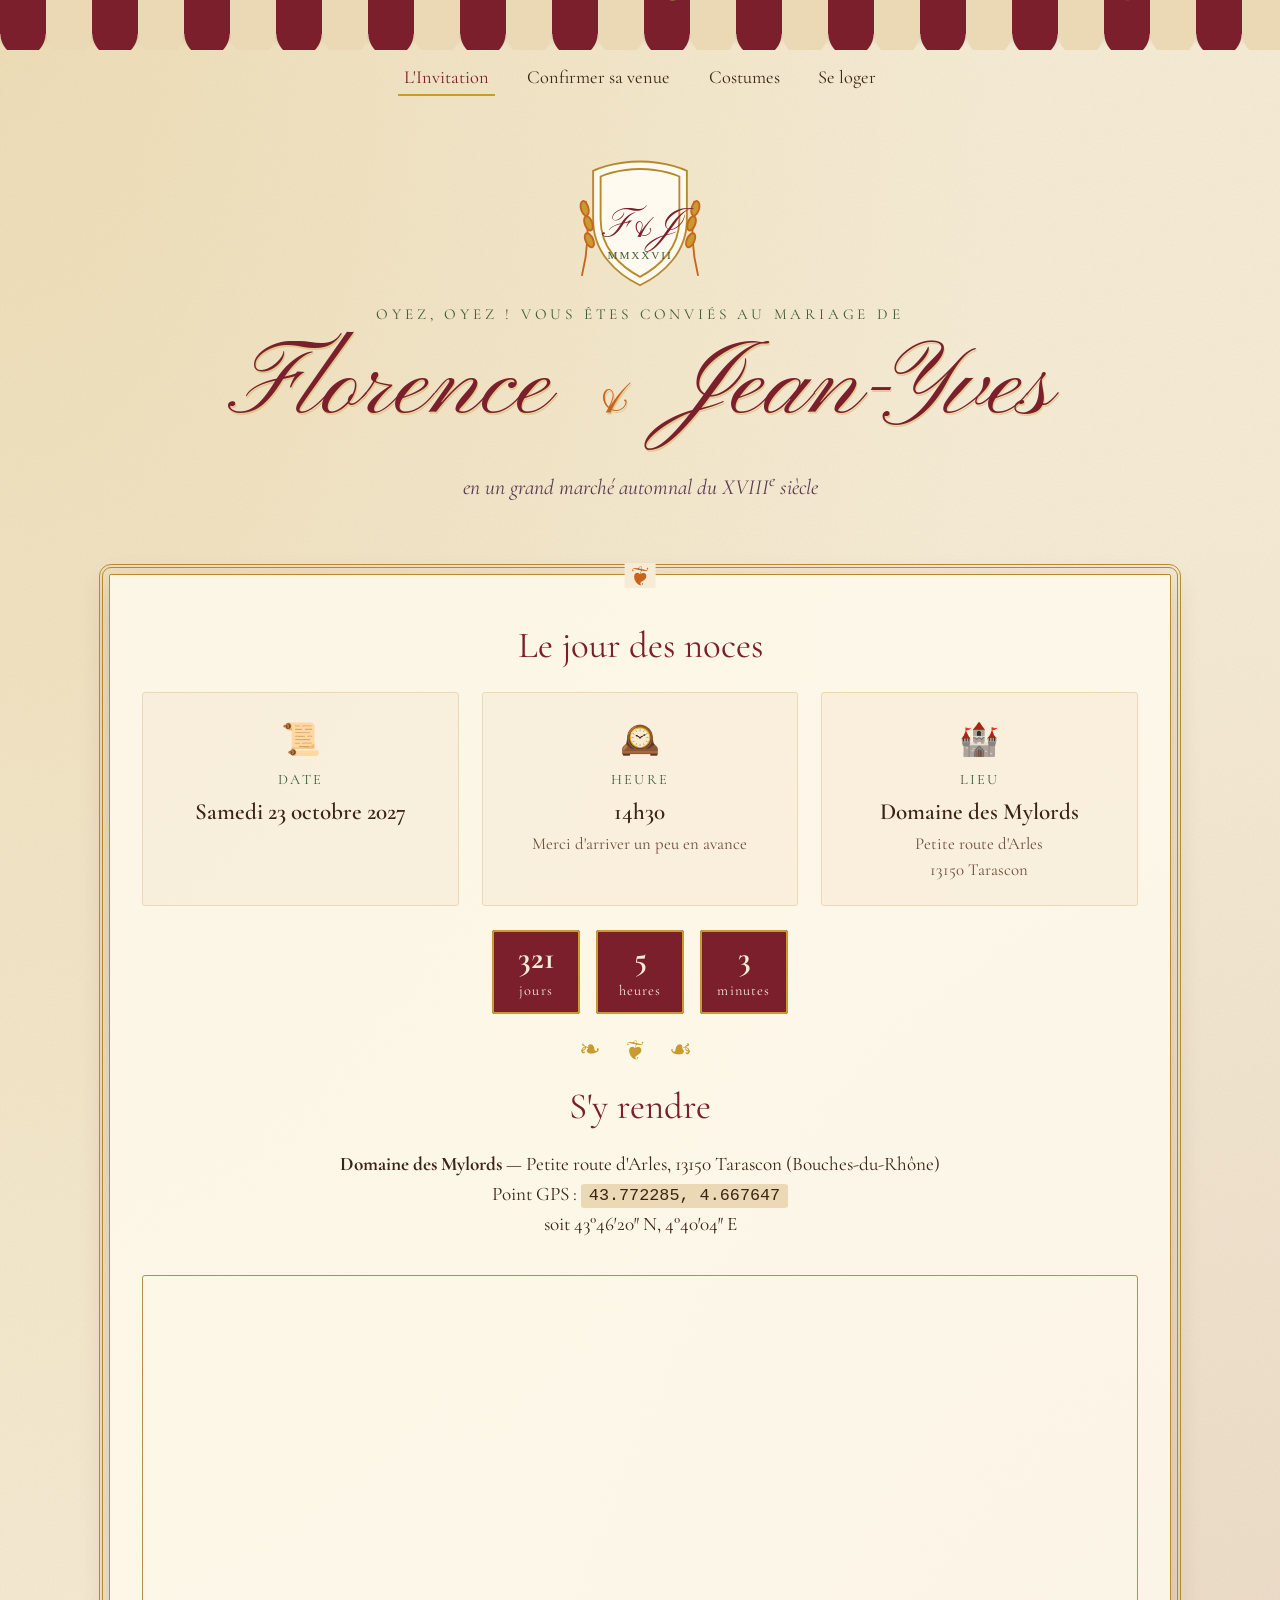
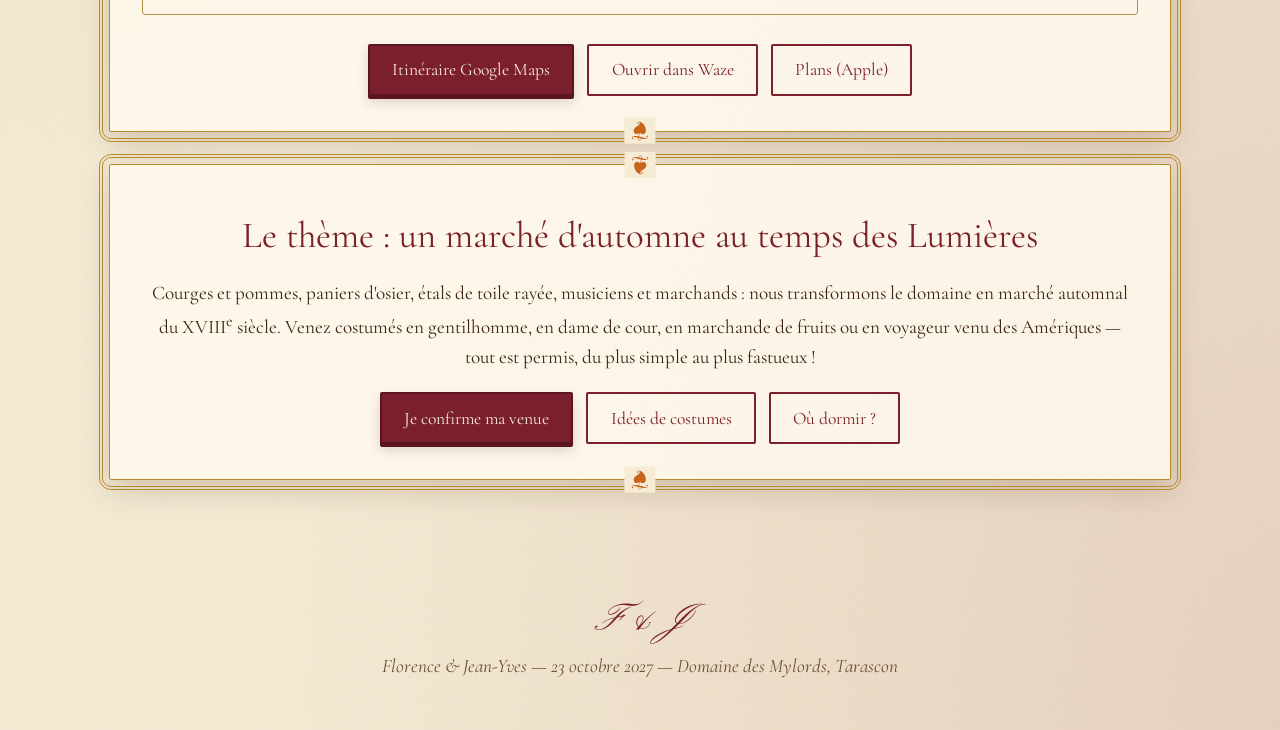
==== index.html @ 8636ab2e "Site du mariage de Florence & Jean-Yves Quatre pages statiques sur le thème du marché automnal du XV" ====
<!DOCTYPE html>
<html lang="fr">
<head>
  <meta charset="utf-8">
  <meta name="viewport" content="width=device-width, initial-scale=1">
  <title>Florence &amp; Jean-Yves — 23 octobre 2027</title>
  <meta name="description" content="Mariage de Florence et Jean-Yves, samedi 23 octobre 2027 à 14h30 au Domaine des Mylords, Tarascon. Thème : marché automnal du XVIIIᵉ siècle.">
  <link rel="icon" href="data:image/svg+xml,<svg xmlns='http://www.w3.org/2000/svg' viewBox='0 0 100 100'><text y='.9em' font-size='90'>🍂</text></svg>">
  <link rel="preconnect" href="https://fonts.googleapis.com">
  <link rel="preconnect" href="https://fonts.gstatic.com" crossorigin>
  <link href="https://fonts.googleapis.com/css2?family=Cormorant+Garamond:ital,wght@0,400;0,600;1,400&family=IM+Fell+English+SC&family=Pinyon+Script&display=swap" rel="stylesheet">
  <link rel="stylesheet" href="css/style.css">
</head>
<body>
  <div class="auvent" aria-hidden="true"></div>
  <nav class="nav" aria-label="Navigation principale">
    <a href="index.html" aria-current="page">L'Invitation</a>
    <a href="rsvp.html">Confirmer sa venue</a>
    <a href="costumes.html">Costumes</a>
    <a href="hebergements.html">Se loger</a>
  </nav>

  <main>
    <section class="hero">
      <svg class="blason" viewBox="0 0 160 150" aria-hidden="true">
        <g fill="none" stroke="#b8892b" stroke-width="2">
          <path d="M80 8 C 50 8 30 18 30 18 L30 70 C30 105 55 128 80 140 C105 128 130 105 130 70 L130 18 C130 18 110 8 80 8 Z" fill="#fffaf0"/>
          <path d="M80 16 C 55 16 38 24 38 24 L38 70 C38 100 59 120 80 131 C101 120 122 100 122 70 L122 24 C122 24 105 16 80 16 Z"/>
        </g>
        <!-- épis et feuilles -->
        <g stroke="#c8641e" stroke-width="2" fill="#c99a2e">
          <path d="M18 130 Q 28 90 22 50" fill="none"/>
          <ellipse cx="21" cy="58" rx="4" ry="8" transform="rotate(-15 21 58)"/>
          <ellipse cx="25" cy="74" rx="4" ry="8" transform="rotate(-20 25 74)"/>
          <ellipse cx="26" cy="92" rx="4" ry="8" transform="rotate(-25 26 92)"/>
          <path d="M142 130 Q 132 90 138 50" fill="none"/>
          <ellipse cx="139" cy="58" rx="4" ry="8" transform="rotate(15 139 58)"/>
          <ellipse cx="135" cy="74" rx="4" ry="8" transform="rotate(20 135 74)"/>
          <ellipse cx="134" cy="92" rx="4" ry="8" transform="rotate(25 134 92)"/>
        </g>
        <text x="80" y="88" text-anchor="middle" font-family="Pinyon Script, cursive" font-size="44" fill="#7a1f2b">F&amp;J</text>
        <text x="80" y="112" text-anchor="middle" font-family="IM Fell English SC, serif" font-size="12" fill="#3f5a36" letter-spacing="2">MMXXVII</text>
      </svg>

      <div class="annonce">Oyez, oyez&nbsp;! Vous êtes conviés au mariage de</div>
      <div class="noms">Florence <span class="et">&amp;</span> Jean-Yves</div>
      <p class="theme">en un grand marché automnal du XVIII<sup>e</sup> siècle</p>
    </section>

    <section class="cadre centre">
      <h2>Le jour des noces</h2>

      <div class="infos-grille">
        <div class="info-carte">
          <span class="icone" aria-hidden="true">📜</span>
          <div class="etiquette">Date</div>
          <div class="valeur">Samedi 23 octobre 2027</div>
        </div>
        <div class="info-carte">
          <span class="icone" aria-hidden="true">🕰️</span>
          <div class="etiquette">Heure</div>
          <div class="valeur">14h30</div>
          <div class="detail">Merci d'arriver un peu en avance</div>
        </div>
        <div class="info-carte">
          <span class="icone" aria-hidden="true">🏰</span>
          <div class="etiquette">Lieu</div>
          <div class="valeur">Domaine des Mylords</div>
          <div class="detail">Petite route d'Arles<br>13150 Tarascon</div>
        </div>
      </div>

      <div id="compte-a-rebours" class="compte-a-rebours" aria-label="Compte à rebours jusqu'au mariage">
        <div><strong data-j>—</strong><span>jours</span></div>
        <div><strong data-h>—</strong><span>heures</span></div>
        <div><strong data-m>—</strong><span>minutes</span></div>
      </div>

      <span class="fleuron" aria-hidden="true">❧ ❦ ☙</span>

      <h2>S'y rendre</h2>
      <p>
        <strong>Domaine des Mylords</strong> — Petite route d'Arles, 13150 Tarascon (Bouches-du-Rhône)<br>
        Point GPS&nbsp;: <span class="gps">43.772285, 4.667647</span><br>
        <span class="detail">soit 43°46′20″ N, 4°40′04″ E</span>
      </p>

      <iframe class="carte-lieu"
        title="Carte du Domaine des Mylords"
        loading="lazy"
        src="https://www.openstreetmap.org/export/embed.html?bbox=4.6476%2C43.7623%2C4.6876%2C43.7823&amp;layer=mapnik&amp;marker=43.772285%2C4.667647"></iframe>

      <div class="boutons">
        <a class="bouton" href="https://www.google.com/maps/dir/?api=1&amp;destination=43.772285,4.667647" target="_blank" rel="noopener">Itinéraire Google Maps</a>
        <a class="bouton secondaire" href="https://waze.com/ul?ll=43.772285,4.667647&amp;navigate=yes" target="_blank" rel="noopener">Ouvrir dans Waze</a>
        <a class="bouton secondaire" href="https://maps.apple.com/?daddr=43.772285,4.667647" target="_blank" rel="noopener">Plans (Apple)</a>
      </div>
    </section>

    <section class="cadre centre">
      <h2>Le thème&nbsp;: un marché d'automne au temps des Lumières</h2>
      <p>
        Courges et pommes, paniers d'osier, étals de toile rayée, musiciens et marchands&nbsp;:
        nous transformons le domaine en marché automnal du XVIII<sup>e</sup> siècle.
        Venez costumés en gentilhomme, en dame de cour, en marchande de fruits ou en voyageur
        venu des Amériques — tout est permis, du plus simple au plus fastueux&nbsp;!
      </p>
      <div class="boutons">
        <a class="bouton" href="rsvp.html">Je confirme ma venue</a>
        <a class="bouton secondaire" href="costumes.html">Idées de costumes</a>
        <a class="bouton secondaire" href="hebergements.html">Où dormir&nbsp;?</a>
      </div>
    </section>
  </main>

  <footer>
    <span class="initiales">F &amp; J</span>
    Florence &amp; Jean-Yves — 23 octobre 2027 — Domaine des Mylords, Tarascon
  </footer>

  <script src="js/config.js"></script>
  <script src="js/main.js"></script>
</body>
</html>
---- css/style.css ----
/* =========================================================
   Mariage Florence & Jean-Yves — « Marché automnal du XVIIIᵉ siècle »
   ========================================================= */

:root {
  --parchemin: #f6ecd6;
  --parchemin-fonce: #ead9b4;
  --encre: #3b2416;
  --bordeaux: #7a1f2b;
  --bordeaux-fonce: #5a1520;
  --citrouille: #c8641e;
  --ocre: #c99a2e;
  --or: #b8892b;
  --foret: #3f5a36;
  --prune: #5b3a52;
  --ombre: rgba(59, 36, 22, 0.18);
  --titre: "IM Fell English SC", "Cormorant Garamond", Georgia, serif;
  --texte: "Cormorant Garamond", Georgia, "Times New Roman", serif;
  --script: "Pinyon Script", "Cormorant Garamond", cursive;
}

* { box-sizing: border-box; }

html { scroll-behavior: smooth; }

body {
  margin: 0;
  font-family: var(--texte);
  font-size: 1.2rem;
  line-height: 1.55;
  color: var(--encre);
  background-color: var(--parchemin);
  background-image:
    radial-gradient(ellipse at top left, rgba(201, 154, 46, 0.18), transparent 55%),
    radial-gradient(ellipse at bottom right, rgba(122, 31, 43, 0.12), transparent 55%),
    url("data:image/svg+xml;utf8,<svg xmlns='http://www.w3.org/2000/svg' width='160' height='160'><filter id='n'><feTurbulence type='fractalNoise' baseFrequency='0.9' numOctaves='2' stitchTiles='stitch'/><feColorMatrix values='0 0 0 0 0.35 0 0 0 0 0.25 0 0 0 0 0.12 0 0 0 0.07 0'/></filter><rect width='100%' height='100%' filter='url(%23n)'/></svg>");
  min-height: 100vh;
  overflow-x: hidden;
}

a { color: var(--bordeaux); }
a:hover { color: var(--citrouille); }

img { max-width: 100%; }

/* ---------- Auvent de marché ---------- */
.auvent {
  height: 34px;
  background: repeating-linear-gradient(90deg,
      var(--bordeaux) 0 46px, var(--parchemin-fonce) 46px 92px);
  position: relative;
  box-shadow: 0 4px 8px var(--ombre);
}
.auvent::after {
  content: "";
  position: absolute;
  left: 0; right: 0; bottom: -16px;
  height: 16px;
  background:
    radial-gradient(circle at 23px 0, var(--bordeaux) 22px, transparent 23px) 0 0 / 92px 16px repeat-x,
    radial-gradient(circle at 69px 0, var(--parchemin-fonce) 22px, transparent 23px) 0 0 / 92px 16px repeat-x;
}

/* ---------- Navigation ---------- */
.nav {
  display: flex;
  flex-wrap: wrap;
  justify-content: center;
  gap: 0.4rem 1.6rem;
  padding: 1.6rem 1rem 0.6rem;
  font-family: var(--titre);
  font-size: 1.15rem;
}
.nav a {
  text-decoration: none;
  color: var(--encre);
  padding: 0.2rem 0.4rem;
  border-bottom: 2px solid transparent;
  transition: border-color 0.2s, color 0.2s;
}
.nav a:hover,
.nav a[aria-current="page"] {
  color: var(--bordeaux);
  border-bottom-color: var(--ocre);
}

/* ---------- Mise en page ---------- */
main {
  max-width: 1100px;
  margin: 0 auto;
  padding: 1rem 1.2rem 3rem;
  position: relative;
  z-index: 1;
}

.cadre {
  background: rgba(255, 250, 238, 0.82);
  border: 1px solid var(--or);
  outline: 4px double var(--or);
  outline-offset: 6px;
  border-radius: 2px;
  padding: 2.2rem 2rem;
  margin: 2rem auto;
  box-shadow: 0 10px 30px var(--ombre);
  position: relative;
}
.cadre::before,
.cadre::after {
  content: "❦";
  position: absolute;
  font-size: 1.6rem;
  color: var(--citrouille);
  background: var(--parchemin);
  padding: 0 0.4rem;
  line-height: 1;
}
.cadre::before { top: -0.8rem; left: 50%; transform: translateX(-50%); }
.cadre::after { bottom: -0.8rem; left: 50%; transform: translateX(-50%) rotate(180deg); }

h1, h2, h3 {
  font-family: var(--titre);
  font-weight: normal;
  color: var(--bordeaux);
  line-height: 1.15;
}
h1 { font-size: clamp(2rem, 5vw, 3.2rem); margin: 0.2em 0; }
h2 { font-size: clamp(1.6rem, 3.5vw, 2.3rem); margin: 0.4em 0 0.6em; }
h3 { font-size: 1.4rem; margin: 0.6em 0 0.3em; }

.centre { text-align: center; }

.sous-titre {
  font-style: italic;
  font-size: 1.3rem;
  color: var(--prune);
  margin-top: 0;
}

.fleuron {
  display: block;
  text-align: center;
  color: var(--ocre);
  font-size: 1.6rem;
  letter-spacing: 0.6rem;
  margin: 1rem 0;
}

/* ---------- Accueil ---------- */
.hero {
  text-align: center;
  padding: 2rem 1rem 1rem;
}
.hero .annonce {
  font-family: var(--titre);
  letter-spacing: 0.25em;
  text-transform: uppercase;
  font-size: 0.95rem;
  color: var(--foret);
}
.hero .noms {
  font-family: var(--script);
  font-size: clamp(3.2rem, 11vw, 6.5rem);
  color: var(--bordeaux);
  line-height: 1.1;
  margin: 0.3rem 0;
  text-shadow: 1px 2px 0 rgba(201, 154, 46, 0.35);
}
.hero .noms .et {
  display: inline-block;
  font-size: 0.6em;
  color: var(--citrouille);
  margin: 0 0.2em;
}
.hero .theme {
  font-style: italic;
  font-size: 1.35rem;
  color: var(--prune);
}

.blason {
  width: 150px;
  margin: 0 auto 0.5rem;
  display: block;
}

.infos-grille {
  display: grid;
  grid-template-columns: repeat(auto-fit, minmax(220px, 1fr));
  gap: 1.4rem;
  margin: 1.5rem 0;
}
.info-carte {
  text-align: center;
  padding: 1.4rem 1rem;
  border: 1px solid var(--parchemin-fonce);
  background: rgba(246, 236, 214, 0.65);
  border-radius: 3px;
}
.info-carte .icone {
  font-size: 2rem;
  display: block;
  margin-bottom: 0.3rem;
}
.info-carte .etiquette {
  font-family: var(--titre);
  font-size: 0.9rem;
  letter-spacing: 0.15em;
  text-transform: uppercase;
  color: var(--foret);
}
.info-carte .valeur {
  font-size: 1.45rem;
  font-weight: 600;
  margin-top: 0.2rem;
}
.info-carte .detail { font-size: 1.05rem; color: #6b4e3a; }

.compte-a-rebours {
  display: flex;
  justify-content: center;
  flex-wrap: wrap;
  gap: 1rem;
  margin: 1.4rem 0 0.4rem;
}
.compte-a-rebours div {
  min-width: 88px;
  padding: 0.6rem 0.4rem;
  background: var(--bordeaux);
  color: var(--parchemin);
  border-radius: 3px;
  text-align: center;
  box-shadow: inset 0 0 0 2px var(--ocre);
}
.compte-a-rebours strong {
  display: block;
  font-family: var(--titre);
  font-size: 2rem;
  line-height: 1.1;
}
.compte-a-rebours span { font-size: 0.9rem; letter-spacing: 0.08em; }

.carte-lieu {
  width: 100%;
  height: 340px;
  border: 1px solid var(--or);
  border-radius: 3px;
  margin-top: 1rem;
  filter: sepia(0.25) saturate(0.9);
}

.gps {
  font-family: "Courier New", monospace;
  background: var(--parchemin-fonce);
  padding: 0.15rem 0.5rem;
  border-radius: 3px;
  font-size: 1.05rem;
}

/* ---------- Boutons ---------- */
.boutons {
  display: flex;
  flex-wrap: wrap;
  gap: 0.8rem;
  justify-content: center;
  margin-top: 1.2rem;
}
.bouton {
  display: inline-block;
  font-family: var(--titre);
  font-size: 1.1rem;
  padding: 0.65rem 1.4rem;
  background: var(--bordeaux);
  color: var(--parchemin);
  border: 2px solid var(--bordeaux-fonce);
  border-radius: 2px;
  text-decoration: none;
  cursor: pointer;
  box-shadow: 0 3px 0 var(--bordeaux-fonce), 0 6px 12px var(--ombre);
  transition: transform 0.15s, background 0.15s;
}
.bouton:hover { background: var(--citrouille); color: #fff; transform: translateY(-1px); }
.bouton:active { transform: translateY(2px); box-shadow: 0 1px 0 var(--bordeaux-fonce); }
.bouton.secondaire {
  background: transparent;
  color: var(--bordeaux);
  border-color: var(--bordeaux);
  box-shadow: none;
}
.bouton.secondaire:hover { background: var(--bordeaux); color: var(--parchemin); }

/* ---------- Formulaire RSVP ---------- */
.formulaire { max-width: 640px; margin: 0 auto; }
.champ { margin-bottom: 1.3rem; }
.champ label,
.champ-titre {
  display: block;
  font-family: var(--titre);
  font-size: 1.15rem;
  margin-bottom: 0.3rem;
  color: var(--bordeaux);
}
.champ .aide { font-size: 0.98rem; color: #6b4e3a; font-style: italic; }
.champ input[type="text"],
.champ input[type="email"],
.champ input[type="tel"],
.champ input[type="number"],
.champ textarea,
.champ select {
  width: 100%;
  font-family: var(--texte);
  font-size: 1.2rem;
  padding: 0.6rem 0.8rem;
  border: 1px solid var(--or);
  border-radius: 2px;
  background: #fffaf0;
  color: var(--encre);
}
.champ input:focus,
.champ textarea:focus,
.champ select:focus {
  outline: 2px solid var(--citrouille);
  outline-offset: 1px;
}
.duo { display: grid; grid-template-columns: 1fr 1fr; gap: 1rem; }

.choix-presence { display: flex; gap: 1rem; flex-wrap: wrap; }
.choix-presence label {
  flex: 1 1 200px;
  display: flex;
  align-items: center;
  gap: 0.6rem;
  font-family: var(--texte);
  font-size: 1.15rem;
  color: var(--encre);
  padding: 0.8rem 1rem;
  border: 1px solid var(--or);
  background: #fffaf0;
  cursor: pointer;
  border-radius: 2px;
}
.choix-presence input { accent-color: var(--bordeaux); width: 1.2rem; height: 1.2rem; }
.choix-presence label:has(input:checked) {
  background: var(--parchemin-fonce);
  border-color: var(--bordeaux);
}

.compteur {
  display: flex;
  align-items: center;
  gap: 0.5rem;
}
.compteur button {
  width: 2.6rem;
  height: 2.6rem;
  font-size: 1.4rem;
  font-family: var(--titre);
  border: 1px solid var(--bordeaux);
  background: var(--parchemin-fonce);
  color: var(--bordeaux);
  border-radius: 50%;
  cursor: pointer;
}
.compteur button:hover { background: var(--bordeaux); color: var(--parchemin); }
.compteur input { text-align: center; max-width: 5rem; }

.total-convives {
  text-align: center;
  font-style: italic;
  color: var(--foret);
  margin: 0.4rem 0 1.4rem;
}

.message-retour {
  display: none;
  text-align: center;
  padding: 1.2rem;
  margin-top: 1rem;
  border: 1px dashed var(--foret);
  background: rgba(63, 90, 54, 0.08);
}
.message-retour.visible { display: block; }
.message-retour.erreur { border-color: var(--bordeaux); background: rgba(122, 31, 43, 0.08); }

.masque { display: none !important; }

/* ---------- Costumes ---------- */
.intro-costumes { max-width: 820px; margin: 0 auto; text-align: center; }

.onglets {
  display: flex;
  justify-content: center;
  gap: 0.6rem;
  flex-wrap: wrap;
  margin: 1.5rem 0;
}
.onglets button {
  font-family: var(--titre);
  font-size: 1.05rem;
  padding: 0.45rem 1.1rem;
  border: 1px solid var(--or);
  background: #fffaf0;
  color: var(--encre);
  border-radius: 999px;
  cursor: pointer;
}
.onglets button[aria-pressed="true"] {
  background: var(--foret);
  color: var(--parchemin);
  border-color: var(--foret);
}

.deux-colonnes {
  display: grid;
  grid-template-columns: 1fr 1fr;
  gap: 2rem;
  align-items: start;
}
.colonne-titre {
  text-align: center;
  font-family: var(--titre);
  font-size: 1.9rem;
  color: var(--bordeaux);
  border-bottom: 2px solid var(--ocre);
  padding-bottom: 0.4rem;
  margin-bottom: 1.2rem;
}
.colonne-titre .symbole { color: var(--citrouille); }

.costume {
  display: grid;
  grid-template-columns: 88px 1fr;
  gap: 1rem;
  padding: 1.1rem 1rem;
  margin-bottom: 1.1rem;
  background: rgba(255, 250, 238, 0.85);
  border: 1px solid var(--parchemin-fonce);
  border-left: 4px solid var(--citrouille);
  border-radius: 2px;
  box-shadow: 0 3px 10px var(--ombre);
}
.costume svg { width: 88px; height: 132px; }
.costume h3 { margin: 0 0 0.1rem; font-size: 1.3rem; }
.costume .region {
  font-family: var(--titre);
  font-size: 0.85rem;
  letter-spacing: 0.12em;
  text-transform: uppercase;
  color: var(--foret);
}
.costume p { margin: 0.4rem 0; font-size: 1.08rem; }
.costume ul { margin: 0.3rem 0 0.4rem; padding-left: 1.1rem; font-size: 1.05rem; }
.costume .astuce { font-size: 1rem; font-style: italic; color: var(--prune); }
.costume .voir {
  font-size: 0.98rem;
}

.palette {
  display: flex;
  gap: 0.35rem;
  margin-top: 0.4rem;
}
.palette span {
  width: 1.2rem; height: 1.2rem; border-radius: 50%;
  border: 1px solid rgba(0,0,0,0.2);
}

.conseils {
  display: grid;
  grid-template-columns: repeat(auto-fit, minmax(240px, 1fr));
  gap: 1rem;
}
.conseils div {
  padding: 1rem;
  background: rgba(246, 236, 214, 0.8);
  border-top: 3px solid var(--foret);
}
.conseils strong { font-family: var(--titre); color: var(--bordeaux); font-weight: normal; font-size: 1.15rem; }

/* ---------- Hébergements ---------- */
.filtres {
  display: flex;
  flex-wrap: wrap;
  gap: 0.6rem;
  justify-content: center;
  margin: 1rem 0 1.6rem;
}
.filtres button {
  font-family: var(--titre);
  font-size: 1rem;
  padding: 0.4rem 1rem;
  border: 1px solid var(--or);
  background: #fffaf0;
  color: var(--encre);
  border-radius: 999px;
  cursor: pointer;
}
.filtres button[aria-pressed="true"] {
  background: var(--bordeaux);
  color: var(--parchemin);
  border-color: var(--bordeaux);
}

.logements {
  display: grid;
  grid-template-columns: repeat(auto-fill, minmax(300px, 1fr));
  gap: 1.2rem;
}
.logement {
  background: rgba(255, 250, 238, 0.92);
  border: 1px solid var(--parchemin-fonce);
  border-top: 5px solid var(--ocre);
  padding: 1.1rem 1.2rem 1rem;
  border-radius: 2px;
  box-shadow: 0 4px 12px var(--ombre);
  display: flex;
  flex-direction: column;
}
.logement[data-type="hotel"] { border-top-color: var(--bordeaux); }
.logement[data-type="chambre"] { border-top-color: var(--citrouille); }
.logement[data-type="gite"] { border-top-color: var(--foret); }
.logement h3 { margin: 0.2rem 0 0.2rem; font-size: 1.35rem; }
.logement .type {
  font-family: var(--titre);
  font-size: 0.82rem;
  letter-spacing: 0.12em;
  text-transform: uppercase;
  color: var(--foret);
}
.logement .trajet {
  align-self: flex-end;
  font-size: 0.95rem;
  background: var(--parchemin-fonce);
  padding: 0.05rem 0.5rem;
  border-radius: 999px;
  color: var(--encre);
}
.logement address { font-style: normal; margin: 0.3rem 0 0.6rem; font-size: 1.05rem; }
.logement .contact { list-style: none; margin: 0; padding: 0; font-size: 1.05rem; }
.logement .contact li { margin: 0.15rem 0; word-break: break-word; }
.logement .contact .lib { display: inline-block; width: 1.6rem; }
.logement .note { margin-top: auto; padding-top: 0.6rem; font-size: 0.98rem; font-style: italic; color: #6b4e3a; }

.plateformes {
  display: grid;
  grid-template-columns: repeat(auto-fit, minmax(220px, 1fr));
  gap: 1rem;
  margin-top: 1rem;
}
.plateformes a {
  display: block;
  text-align: center;
  padding: 1rem;
  border: 1px solid var(--or);
  background: #fffaf0;
  text-decoration: none;
  font-family: var(--titre);
  font-size: 1.15rem;
  border-radius: 2px;
}
.plateformes a small { display: block; font-family: var(--texte); font-size: 0.95rem; color: #6b4e3a; }
.plateformes a:hover { background: var(--parchemin-fonce); }

.avertissement {
  font-size: 1rem;
  font-style: italic;
  color: #6b4e3a;
  text-align: center;
  max-width: 760px;
  margin: 1.5rem auto 0;
}

/* ---------- Pied de page ---------- */
footer {
  text-align: center;
  padding: 2rem 1rem 3rem;
  font-style: italic;
  color: #6b4e3a;
}
footer .initiales {
  font-family: var(--script);
  font-size: 2.4rem;
  color: var(--bordeaux);
  display: block;
}

/* ---------- Feuilles d'automne ---------- */
.feuilles {
  position: fixed;
  inset: 0;
  pointer-events: none;
  z-index: 0;
  overflow: hidden;
}
.feuille {
  position: absolute;
  top: -40px;
  font-size: 22px;
  opacity: 0.55;
  animation: chute linear infinite;
}
@keyframes chute {
  0%   { transform: translate(0, -40px) rotate(0deg); }
  50%  { transform: translate(40px, 50vh) rotate(180deg); }
  100% { transform: translate(-20px, 105vh) rotate(360deg); }
}

@media (prefers-reduced-motion: reduce) {
  .feuille { display: none; }
  html { scroll-behavior: auto; }
}

/* ---------- Responsive ---------- */
@media (max-width: 780px) {
  body { font-size: 1.12rem; }
  .cadre { padding: 1.6rem 1.1rem; outline-offset: 3px; }
  .deux-colonnes { grid-template-columns: 1fr; }
  .duo { grid-template-columns: 1fr; }
  .costume { grid-template-columns: 64px 1fr; }
  .costume svg { width: 64px; height: 96px; }
  .nav { gap: 0.2rem 0.9rem; font-size: 1.02rem; }
}

@media print {
  .auvent, .nav, .feuilles, .boutons, .filtres { display: none; }
  body { background: #fff; }
  .cadre { box-shadow: none; }
}
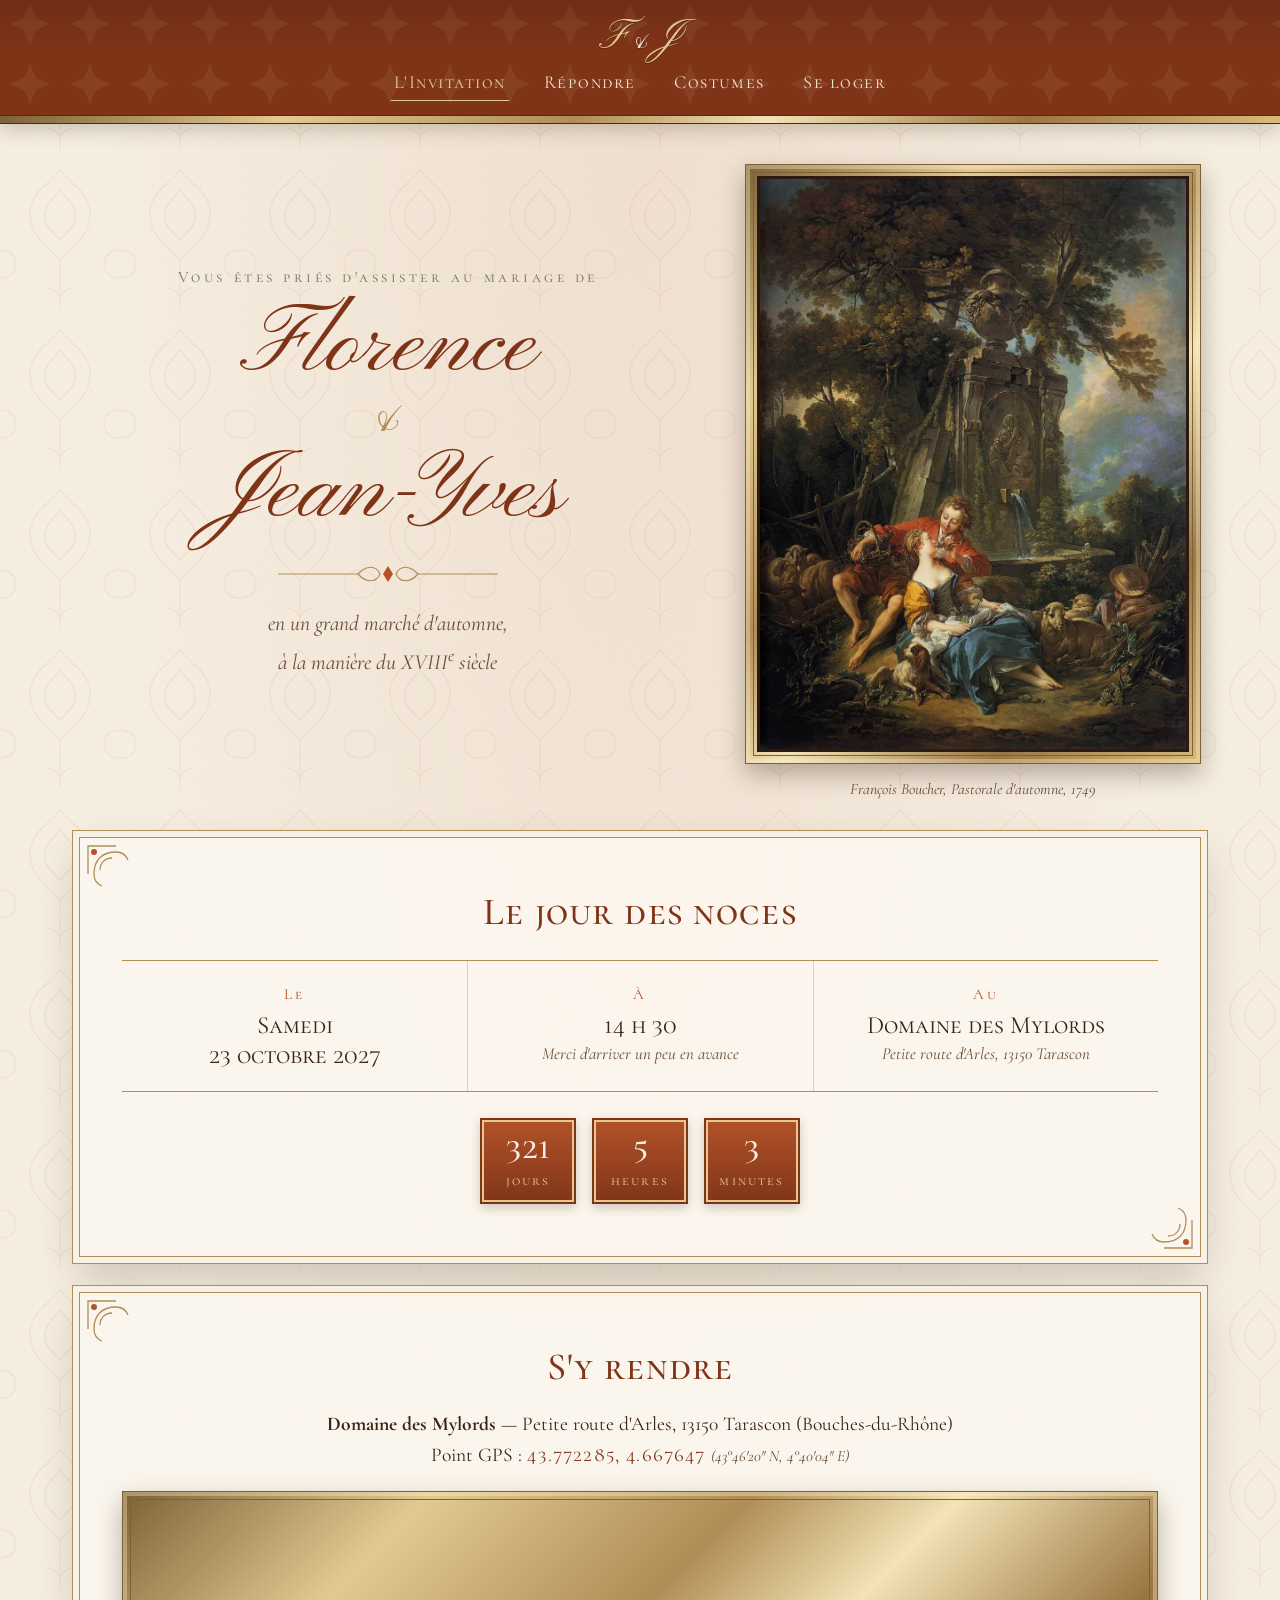
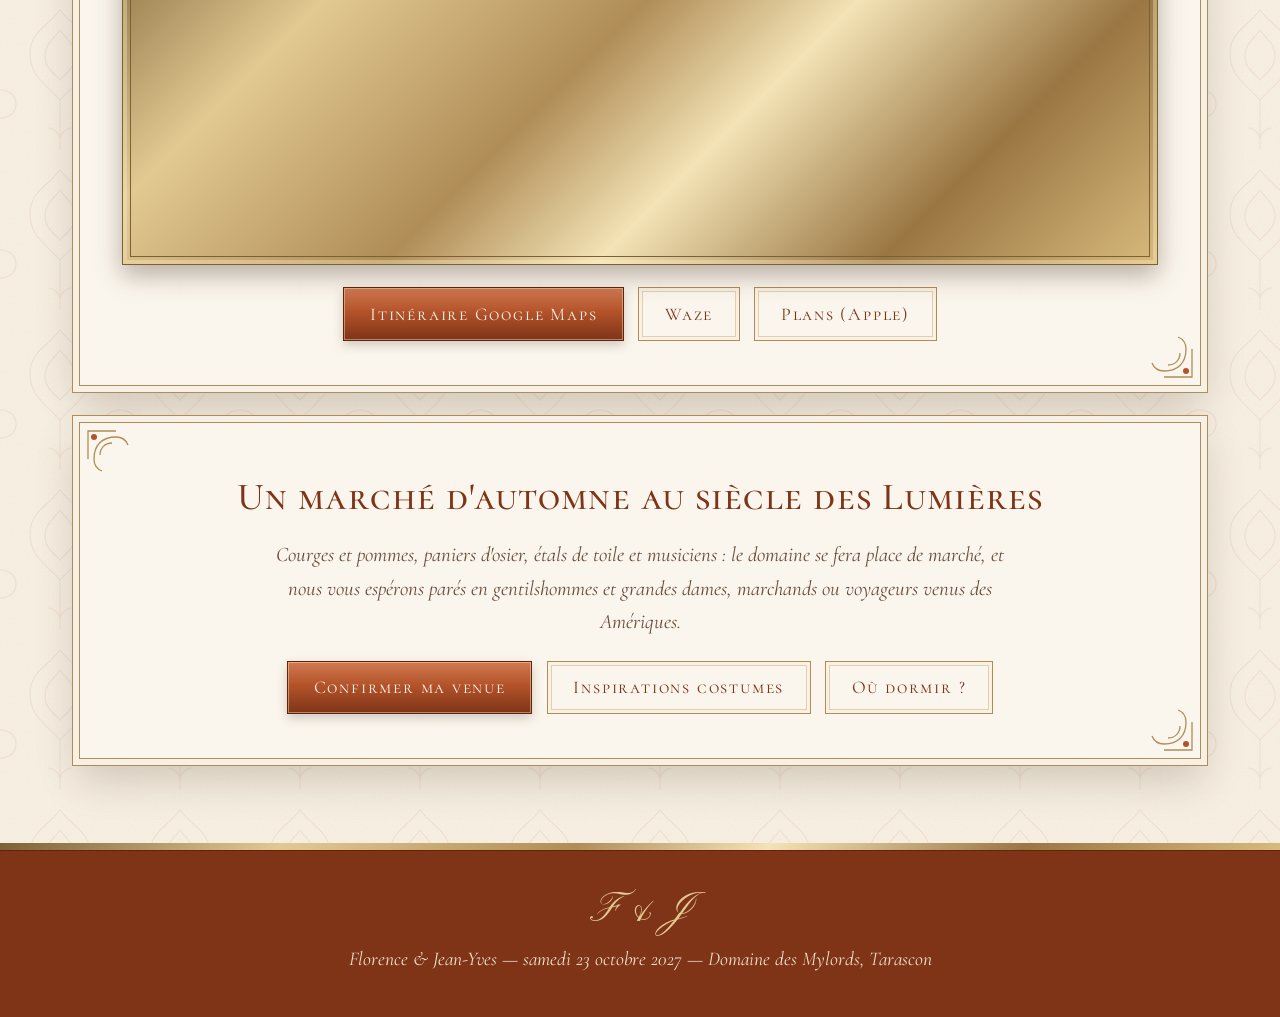
==== commit d2aab62d: "Nouveau thème aristocratique terracotta, galerie d'images d'époque, RSVP vers Google Sheets - Charte" ====
--- a/index.html
+++ b/index.html
@@ -5,68 +5,56 @@
   <meta name="viewport" content="width=device-width, initial-scale=1">
   <title>Florence &amp; Jean-Yves — 23 octobre 2027</title>
   <meta name="description" content="Mariage de Florence et Jean-Yves, samedi 23 octobre 2027 à 14h30 au Domaine des Mylords, Tarascon. Thème : marché automnal du XVIIIᵉ siècle.">
-  <link rel="icon" href="data:image/svg+xml,<svg xmlns='http://www.w3.org/2000/svg' viewBox='0 0 100 100'><text y='.9em' font-size='90'>🍂</text></svg>">
+  <meta name="theme-color" content="#7f3418">
+  <link rel="icon" href="data:image/svg+xml,%3Csvg xmlns='http://www.w3.org/2000/svg' viewBox='0 0 100 100'%3E%3Ccircle cx='50' cy='50' r='48' fill='%23b4532a'/%3E%3Ctext x='50' y='66' text-anchor='middle' font-family='Georgia' font-size='46' fill='%23f3e3b6'%3EFJ%3C/text%3E%3C/svg%3E">
   <link rel="preconnect" href="https://fonts.googleapis.com">
   <link rel="preconnect" href="https://fonts.gstatic.com" crossorigin>
-  <link href="https://fonts.googleapis.com/css2?family=Cormorant+Garamond:ital,wght@0,400;0,600;1,400&family=IM+Fell+English+SC&family=Pinyon+Script&display=swap" rel="stylesheet">
+  <link href="https://fonts.googleapis.com/css2?family=Cormorant+Garamond:ital,wght@0,400;0,500;0,600;1,400&family=Cormorant+SC:wght@500;600&family=IM+Fell+French+Canon:ital@1&family=Pinyon+Script&display=swap" rel="stylesheet">
   <link rel="stylesheet" href="css/style.css">
 </head>
 <body>
-  <div class="auvent" aria-hidden="true"></div>
-  <nav class="nav" aria-label="Navigation principale">
-    <a href="index.html" aria-current="page">L'Invitation</a>
-    <a href="rsvp.html">Confirmer sa venue</a>
-    <a href="costumes.html">Costumes</a>
-    <a href="hebergements.html">Se loger</a>
-  </nav>
+  <header class="entete">
+    <a class="monogramme" href="index.html" aria-label="Accueil">F<span>&amp;</span>J</a>
+    <nav class="nav" aria-label="Navigation principale">
+      <a href="index.html" aria-current="page">L'Invitation</a>
+      <a href="rsvp.html">Répondre</a>
+      <a href="costumes.html">Costumes</a>
+      <a href="hebergements.html">Se loger</a>
+    </nav>
+  </header>
 
   <main>
-    <section class="hero">
-      <svg class="blason" viewBox="0 0 160 150" aria-hidden="true">
-        <g fill="none" stroke="#b8892b" stroke-width="2">
-          <path d="M80 8 C 50 8 30 18 30 18 L30 70 C30 105 55 128 80 140 C105 128 130 105 130 70 L130 18 C130 18 110 8 80 8 Z" fill="#fffaf0"/>
-          <path d="M80 16 C 55 16 38 24 38 24 L38 70 C38 100 59 120 80 131 C101 120 122 100 122 70 L122 24 C122 24 105 16 80 16 Z"/>
-        </g>
-        <!-- épis et feuilles -->
-        <g stroke="#c8641e" stroke-width="2" fill="#c99a2e">
-          <path d="M18 130 Q 28 90 22 50" fill="none"/>
-          <ellipse cx="21" cy="58" rx="4" ry="8" transform="rotate(-15 21 58)"/>
-          <ellipse cx="25" cy="74" rx="4" ry="8" transform="rotate(-20 25 74)"/>
-          <ellipse cx="26" cy="92" rx="4" ry="8" transform="rotate(-25 26 92)"/>
-          <path d="M142 130 Q 132 90 138 50" fill="none"/>
-          <ellipse cx="139" cy="58" rx="4" ry="8" transform="rotate(15 139 58)"/>
-          <ellipse cx="135" cy="74" rx="4" ry="8" transform="rotate(20 135 74)"/>
-          <ellipse cx="134" cy="92" rx="4" ry="8" transform="rotate(25 134 92)"/>
-        </g>
-        <text x="80" y="88" text-anchor="middle" font-family="Pinyon Script, cursive" font-size="44" fill="#7a1f2b">F&amp;J</text>
-        <text x="80" y="112" text-anchor="middle" font-family="IM Fell English SC, serif" font-size="12" fill="#3f5a36" letter-spacing="2">MMXXVII</text>
-      </svg>
-
-      <div class="annonce">Oyez, oyez&nbsp;! Vous êtes conviés au mariage de</div>
-      <div class="noms">Florence <span class="et">&amp;</span> Jean-Yves</div>
-      <p class="theme">en un grand marché automnal du XVIII<sup>e</sup> siècle</p>
+    <section class="accueil">
+      <div class="faire-part">
+        <div class="annonce">Vous êtes priés d'assister au mariage de</div>
+        <div class="noms">Florence<span class="et">&amp;</span>Jean-Yves</div>
+        <span class="fleuron" aria-hidden="true"></span>
+        <p class="theme">en un grand marché d'automne,<br>à la manière du XVIII<sup>e</sup> siècle</p>
+      </div>
+      <figure style="margin:0">
+        <div class="cadre-dore">
+          <img src="images/francois-boucher-an-autumn-pastoral-wga02894-960.jpg" alt="François Boucher, Pastorale d'automne, 1749" width="960" height="1283">
+        </div>
+        <figcaption class="legende">François Boucher, <em>Pastorale d'automne</em>, 1749</figcaption>
+      </figure>
     </section>
 
-    <section class="cadre centre">
+    <section class="panneau centre">
       <h2>Le jour des noces</h2>
-
-      <div class="infos-grille">
-        <div class="info-carte">
-          <span class="icone" aria-hidden="true">📜</span>
-          <div class="etiquette">Date</div>
-          <div class="valeur">Samedi 23 octobre 2027</div>
+      <div class="infos">
+        <div>
+          <div class="etiquette">Le</div>
+          <div class="valeur">Samedi<br>23 octobre 2027</div>
         </div>
-        <div class="info-carte">
-          <span class="icone" aria-hidden="true">🕰️</span>
-          <div class="etiquette">Heure</div>
-          <div class="valeur">14h30</div>
+        <div>
+          <div class="etiquette">À</div>
+          <div class="valeur">14 h 30</div>
           <div class="detail">Merci d'arriver un peu en avance</div>
         </div>
-        <div class="info-carte">
-          <span class="icone" aria-hidden="true">🏰</span>
-          <div class="etiquette">Lieu</div>
+        <div>
+          <div class="etiquette">Au</div>
           <div class="valeur">Domaine des Mylords</div>
-          <div class="detail">Petite route d'Arles<br>13150 Tarascon</div>
+          <div class="detail">Petite route d'Arles, 13150 Tarascon</div>
         </div>
       </div>
 
@@ -75,39 +63,35 @@
         <div><strong data-h>—</strong><span>heures</span></div>
         <div><strong data-m>—</strong><span>minutes</span></div>
       </div>
+    </section>
 
-      <span class="fleuron" aria-hidden="true">❧ ❦ ☙</span>
-
+    <section class="panneau centre">
       <h2>S'y rendre</h2>
       <p>
         <strong>Domaine des Mylords</strong> — Petite route d'Arles, 13150 Tarascon (Bouches-du-Rhône)<br>
-        Point GPS&nbsp;: <span class="gps">43.772285, 4.667647</span><br>
-        <span class="detail">soit 43°46′20″ N, 4°40′04″ E</span>
+        Point GPS&nbsp;: <span class="gps">43.772285, 4.667647</span>
+        <span class="aide">(43°46′20″ N, 4°40′04″ E)</span>
       </p>
-
-      <iframe class="carte-lieu"
-        title="Carte du Domaine des Mylords"
-        loading="lazy"
-        src="https://www.openstreetmap.org/export/embed.html?bbox=4.6476%2C43.7623%2C4.6876%2C43.7823&amp;layer=mapnik&amp;marker=43.772285%2C4.667647"></iframe>
-
+      <div class="cadre-dore" style="margin-top:1.2rem">
+        <iframe class="carte-lieu" title="Carte du Domaine des Mylords" loading="lazy"
+          src="https://www.openstreetmap.org/export/embed.html?bbox=4.6476%2C43.7623%2C4.6876%2C43.7823&amp;layer=mapnik&amp;marker=43.772285%2C4.667647"></iframe>
+      </div>
       <div class="boutons">
         <a class="bouton" href="https://www.google.com/maps/dir/?api=1&amp;destination=43.772285,4.667647" target="_blank" rel="noopener">Itinéraire Google Maps</a>
-        <a class="bouton secondaire" href="https://waze.com/ul?ll=43.772285,4.667647&amp;navigate=yes" target="_blank" rel="noopener">Ouvrir dans Waze</a>
+        <a class="bouton secondaire" href="https://waze.com/ul?ll=43.772285,4.667647&amp;navigate=yes" target="_blank" rel="noopener">Waze</a>
         <a class="bouton secondaire" href="https://maps.apple.com/?daddr=43.772285,4.667647" target="_blank" rel="noopener">Plans (Apple)</a>
       </div>
     </section>
 
-    <section class="cadre centre">
-      <h2>Le thème&nbsp;: un marché d'automne au temps des Lumières</h2>
-      <p>
-        Courges et pommes, paniers d'osier, étals de toile rayée, musiciens et marchands&nbsp;:
-        nous transformons le domaine en marché automnal du XVIII<sup>e</sup> siècle.
-        Venez costumés en gentilhomme, en dame de cour, en marchande de fruits ou en voyageur
-        venu des Amériques — tout est permis, du plus simple au plus fastueux&nbsp;!
+    <section class="panneau centre">
+      <h2>Un marché d'automne au siècle des Lumières</h2>
+      <p class="chapeau" style="max-width:760px;margin:0 auto">
+        Courges et pommes, paniers d'osier, étals de toile et musiciens&nbsp;: le domaine se fera place de marché,
+        et nous vous espérons parés en gentilshommes et grandes dames, marchands ou voyageurs venus des Amériques.
       </p>
       <div class="boutons">
-        <a class="bouton" href="rsvp.html">Je confirme ma venue</a>
-        <a class="bouton secondaire" href="costumes.html">Idées de costumes</a>
+        <a class="bouton" href="rsvp.html">Confirmer ma venue</a>
+        <a class="bouton secondaire" href="costumes.html">Inspirations costumes</a>
         <a class="bouton secondaire" href="hebergements.html">Où dormir&nbsp;?</a>
       </div>
     </section>
@@ -115,7 +99,7 @@
 
   <footer>
     <span class="initiales">F &amp; J</span>
-    Florence &amp; Jean-Yves — 23 octobre 2027 — Domaine des Mylords, Tarascon
+    Florence &amp; Jean-Yves — samedi 23 octobre 2027 — Domaine des Mylords, Tarascon
   </footer>
 
   <script src="js/config.js"></script>
--- a/css/style.css
+++ b/css/style.css
@@ -1,548 +1,595 @@
 /* =========================================================
-   Mariage Florence & Jean-Yves — « Marché automnal du XVIIIᵉ siècle »
+   Mariage Florence & Jean-Yves
+   Thème : marché automnal du XVIIIᵉ siècle — style aristocratique, dominante terracotta
    ========================================================= */
 
 :root {
-  --parchemin: #f6ecd6;
-  --parchemin-fonce: #ead9b4;
-  --encre: #3b2416;
-  --bordeaux: #7a1f2b;
-  --bordeaux-fonce: #5a1520;
-  --citrouille: #c8641e;
-  --ocre: #c99a2e;
-  --or: #b8892b;
-  --foret: #3f5a36;
-  --prune: #5b3a52;
-  --ombre: rgba(59, 36, 22, 0.18);
-  --titre: "IM Fell English SC", "Cormorant Garamond", Georgia, serif;
+  --terracotta: #b4532a;
+  --terracotta-clair: #cf7a52;
+  --terracotta-fonce: #7f3418;
+  --brique: #5e2410;
+  --ivoire: #f8f1e4;
+  --creme: #efe2c9;
+  --sable: #e2cfac;
+  --or: #b08d57;
+  --or-clair: #e2c992;
+  --or-fonce: #7d6136;
+  --encre: #3a2416;
+  --encre-douce: #6a4c38;
+  --sauge: #6f7a5c;
+  --ombre: rgba(58, 36, 22, 0.22);
+
+  --dore: linear-gradient(135deg, #7d6136 0%, #e2c992 22%, #b08d57 45%, #f3e3b6 60%, #9a7643 80%, #d9bb7d 100%);
+
+  --titre: "Cormorant SC", "Cormorant Garamond", Georgia, serif;
   --texte: "Cormorant Garamond", Georgia, "Times New Roman", serif;
+  --italique: "IM Fell French Canon", "Cormorant Garamond", Georgia, serif;
   --script: "Pinyon Script", "Cormorant Garamond", cursive;
 }
 
 * { box-sizing: border-box; }
-
 html { scroll-behavior: smooth; }
 
 body {
   margin: 0;
   font-family: var(--texte);
-  font-size: 1.2rem;
-  line-height: 1.55;
+  font-size: 1.22rem;
+  line-height: 1.6;
   color: var(--encre);
-  background-color: var(--parchemin);
+  background-color: var(--ivoire);
+  /* Papier vergé + damas terracotta */
   background-image:
-    radial-gradient(ellipse at top left, rgba(201, 154, 46, 0.18), transparent 55%),
-    radial-gradient(ellipse at bottom right, rgba(122, 31, 43, 0.12), transparent 55%),
-    url("data:image/svg+xml;utf8,<svg xmlns='http://www.w3.org/2000/svg' width='160' height='160'><filter id='n'><feTurbulence type='fractalNoise' baseFrequency='0.9' numOctaves='2' stitchTiles='stitch'/><feColorMatrix values='0 0 0 0 0.35 0 0 0 0 0.25 0 0 0 0 0.12 0 0 0 0.07 0'/></filter><rect width='100%' height='100%' filter='url(%23n)'/></svg>");
+    radial-gradient(ellipse at 50% 0%, rgba(180, 83, 42, 0.10), transparent 60%),
+    url("data:image/svg+xml,%3Csvg xmlns='http://www.w3.org/2000/svg' width='120' height='160' viewBox='0 0 120 160'%3E%3Cg fill='none' stroke='%23b4532a' stroke-opacity='0.09' stroke-width='1.2'%3E%3Cpath d='M60 10c-14 18-30 22-30 44s16 30 30 46c14-16 30-24 30-46S74 28 60 10z'/%3E%3Cpath d='M60 30c-7 10-15 14-15 26s8 16 15 24c7-8 15-12 15-24s-8-16-15-26z'/%3E%3Cpath d='M60 100v50M48 128c6 0 12 6 12 12M72 128c-6 0-12 6-12 12'/%3E%3Cpath d='M0 90c10 0 16 6 16 14S10 118 0 118M120 90c-10 0-16 6-16 14s6 14 16 14'/%3E%3C/g%3E%3C/svg%3E"),
+    url("data:image/svg+xml,%3Csvg xmlns='http://www.w3.org/2000/svg' width='200' height='200'%3E%3Cfilter id='n'%3E%3CfeTurbulence type='fractalNoise' baseFrequency='0.85' numOctaves='2' stitchTiles='stitch'/%3E%3CfeColorMatrix values='0 0 0 0 0.4 0 0 0 0 0.28 0 0 0 0 0.15 0 0 0 0.06 0'/%3E%3C/filter%3E%3Crect width='100%25' height='100%25' filter='url(%23n)'/%3E%3C/svg%3E");
   min-height: 100vh;
-  overflow-x: hidden;
-}
-
-a { color: var(--bordeaux); }
-a:hover { color: var(--citrouille); }
-
-img { max-width: 100%; }
-
-/* ---------- Auvent de marché ---------- */
-.auvent {
-  height: 34px;
-  background: repeating-linear-gradient(90deg,
-      var(--bordeaux) 0 46px, var(--parchemin-fonce) 46px 92px);
+}
+
+a { color: var(--terracotta-fonce); text-decoration-color: var(--or); text-underline-offset: 3px; }
+a:hover { color: var(--terracotta); }
+img { max-width: 100%; display: block; }
+
+/* ---------- En-tête ---------- */
+.entete {
+  background-color: var(--terracotta-fonce);
+  background-image:
+    linear-gradient(180deg, rgba(0,0,0,0.12), rgba(0,0,0,0) 40%),
+    url("data:image/svg+xml,%3Csvg xmlns='http://www.w3.org/2000/svg' width='60' height='60'%3E%3Cpath d='M30 4l6 14 14 6-14 6-6 14-6-14-14-6 14-6z' fill='%23e2c992' fill-opacity='0.08'/%3E%3C/svg%3E");
+  color: var(--ivoire);
+  text-align: center;
+  padding: 1.1rem 1rem 0;
   position: relative;
-  box-shadow: 0 4px 8px var(--ombre);
-}
-.auvent::after {
+  box-shadow: 0 6px 18px var(--ombre);
+}
+.entete::after {
   content: "";
-  position: absolute;
-  left: 0; right: 0; bottom: -16px;
-  height: 16px;
-  background:
-    radial-gradient(circle at 23px 0, var(--bordeaux) 22px, transparent 23px) 0 0 / 92px 16px repeat-x,
-    radial-gradient(circle at 69px 0, var(--parchemin-fonce) 22px, transparent 23px) 0 0 / 92px 16px repeat-x;
-}
-
-/* ---------- Navigation ---------- */
+  display: block;
+  height: 7px;
+  margin: 0 -1rem;
+  background: var(--dore);
+  border-top: 1px solid var(--brique);
+  border-bottom: 1px solid var(--brique);
+}
+.monogramme {
+  display: inline-block;
+  font-family: var(--script);
+  font-size: 2.6rem;
+  line-height: 1;
+  color: var(--or-clair);
+  text-decoration: none;
+  text-shadow: 0 1px 0 var(--brique);
+}
+.monogramme span { font-size: 0.7em; color: var(--ivoire); margin: 0 0.15em; }
+.monogramme:hover { color: #f3e3b6; }
+
 .nav {
   display: flex;
   flex-wrap: wrap;
   justify-content: center;
-  gap: 0.4rem 1.6rem;
-  padding: 1.6rem 1rem 0.6rem;
+  gap: 0.2rem 2rem;
+  padding: 0.4rem 0 0.9rem;
   font-family: var(--titre);
   font-size: 1.15rem;
+  letter-spacing: 0.08em;
 }
 .nav a {
+  color: var(--creme);
   text-decoration: none;
-  color: var(--encre);
-  padding: 0.2rem 0.4rem;
-  border-bottom: 2px solid transparent;
-  transition: border-color 0.2s, color 0.2s;
-}
-.nav a:hover,
-.nav a[aria-current="page"] {
-  color: var(--bordeaux);
-  border-bottom-color: var(--ocre);
-}
+  padding: 0.15rem 0.2rem;
+  border-bottom: 1px solid transparent;
+}
+.nav a:hover { color: #fff; border-bottom-color: var(--or-clair); }
+.nav a[aria-current="page"] { color: var(--or-clair); border-bottom-color: var(--or-clair); }
 
 /* ---------- Mise en page ---------- */
 main {
-  max-width: 1100px;
+  max-width: 1160px;
   margin: 0 auto;
-  padding: 1rem 1.2rem 3rem;
+  padding: 1.5rem 1.2rem 3rem;
+}
+
+/* Panneau : cartel ivoire à double filet doré et coins ornés */
+.panneau {
   position: relative;
-  z-index: 1;
-}
-
-.cadre {
-  background: rgba(255, 250, 238, 0.82);
+  background: rgba(252, 247, 238, 0.94);
+  padding: 2.8rem 2.6rem;
+  margin: 2.2rem auto;
   border: 1px solid var(--or);
-  outline: 4px double var(--or);
-  outline-offset: 6px;
-  border-radius: 2px;
-  padding: 2.2rem 2rem;
-  margin: 2rem auto;
-  box-shadow: 0 10px 30px var(--ombre);
-  position: relative;
-}
-.cadre::before,
-.cadre::after {
-  content: "❦";
+  box-shadow:
+    0 0 0 6px rgba(252, 247, 238, 0.94),
+    0 0 0 7px var(--or),
+    0 18px 40px var(--ombre);
+}
+.panneau::before,
+.panneau::after {
+  content: "";
   position: absolute;
-  font-size: 1.6rem;
-  color: var(--citrouille);
-  background: var(--parchemin);
-  padding: 0 0.4rem;
-  line-height: 1;
-}
-.cadre::before { top: -0.8rem; left: 50%; transform: translateX(-50%); }
-.cadre::after { bottom: -0.8rem; left: 50%; transform: translateX(-50%) rotate(180deg); }
+  width: 54px; height: 54px;
+  background: url("data:image/svg+xml,%3Csvg xmlns='http://www.w3.org/2000/svg' viewBox='0 0 54 54'%3E%3Cg fill='none' stroke='%23b08d57' stroke-width='1.3'%3E%3Cpath d='M2 30V2h28'/%3E%3Cpath d='M8 30C8 16 16 8 30 8'/%3E%3Cpath d='M14 26c0-7 5-12 12-12'/%3E%3Ccircle cx='8' cy='8' r='3' fill='%23b4532a' stroke='none'/%3E%3Cpath d='M30 8c6 0 10 3 12 8M8 30c0 6 3 10 8 12'/%3E%3C/g%3E%3C/svg%3E") no-repeat;
+}
+.panneau::before { top: 6px; left: 6px; }
+.panneau::after { bottom: 6px; right: 6px; transform: rotate(180deg); }
 
 h1, h2, h3 {
   font-family: var(--titre);
-  font-weight: normal;
-  color: var(--bordeaux);
+  font-weight: 500;
+  color: var(--terracotta-fonce);
   line-height: 1.15;
-}
-h1 { font-size: clamp(2rem, 5vw, 3.2rem); margin: 0.2em 0; }
-h2 { font-size: clamp(1.6rem, 3.5vw, 2.3rem); margin: 0.4em 0 0.6em; }
-h3 { font-size: 1.4rem; margin: 0.6em 0 0.3em; }
+  letter-spacing: 0.03em;
+}
+h1 { font-size: clamp(2.2rem, 5vw, 3.4rem); margin: 0.1em 0 0.2em; }
+h2 { font-size: clamp(1.7rem, 3.4vw, 2.4rem); margin: 0.2em 0 0.5em; }
+h3 { font-size: 1.35rem; margin: 0.5em 0 0.2em; }
 
 .centre { text-align: center; }
-
-.sous-titre {
+.chapeau {
+  font-family: var(--italique);
   font-style: italic;
   font-size: 1.3rem;
-  color: var(--prune);
+  color: var(--encre-douce);
   margin-top: 0;
 }
 
+/* Fleuron gravé */
 .fleuron {
   display: block;
-  text-align: center;
-  color: var(--ocre);
-  font-size: 1.6rem;
-  letter-spacing: 0.6rem;
-  margin: 1rem 0;
+  width: 220px;
+  height: 22px;
+  margin: 1.2rem auto;
+  background: url("data:image/svg+xml,%3Csvg xmlns='http://www.w3.org/2000/svg' viewBox='0 0 220 22'%3E%3Cg fill='none' stroke='%23b08d57' stroke-width='1.2'%3E%3Cpath d='M0 11h80M140 11h80'/%3E%3Cpath d='M80 11c8-9 18-9 22 0-4 9-14 9-22 0zM140 11c-8-9-18-9-22 0 4 9 14 9 22 0z'/%3E%3C/g%3E%3Cpath d='M110 3l5 8-5 8-5-8z' fill='%23b4532a'/%3E%3C/svg%3E") no-repeat center;
+}
+
+/* ---------- Cadre doré (tableaux) ---------- */
+.cadre-dore {
+  position: relative;
+  padding: 12px;
+  background: var(--dore);
+  box-shadow:
+    inset 0 0 0 1px var(--or-fonce),
+    inset 0 0 0 5px rgba(255, 240, 200, 0.35),
+    0 10px 24px rgba(58, 36, 22, 0.35);
+}
+.cadre-dore::before {
+  content: "";
+  position: absolute;
+  inset: 8px;
+  border: 1px solid var(--or-fonce);
+  pointer-events: none;
+}
+.cadre-dore img {
+  width: 100%;
+  border: 3px solid #2c1a10;
+  background: #2c1a10;
 }
 
 /* ---------- Accueil ---------- */
-.hero {
-  text-align: center;
-  padding: 2rem 1rem 1rem;
-}
-.hero .annonce {
-  font-family: var(--titre);
-  letter-spacing: 0.25em;
-  text-transform: uppercase;
-  font-size: 0.95rem;
-  color: var(--foret);
-}
-.hero .noms {
+.accueil {
+  display: grid;
+  grid-template-columns: 1.15fr 0.85fr;
+  gap: 3rem;
+  align-items: center;
+  margin-top: 1rem;
+}
+.faire-part { text-align: center; }
+.faire-part .annonce {
+  font-family: var(--titre);
+  letter-spacing: 0.22em;
+  font-size: 1rem;
+  color: var(--sauge);
+}
+.faire-part .noms {
   font-family: var(--script);
-  font-size: clamp(3.2rem, 11vw, 6.5rem);
-  color: var(--bordeaux);
-  line-height: 1.1;
-  margin: 0.3rem 0;
-  text-shadow: 1px 2px 0 rgba(201, 154, 46, 0.35);
-}
-.hero .noms .et {
-  display: inline-block;
-  font-size: 0.6em;
-  color: var(--citrouille);
-  margin: 0 0.2em;
-}
-.hero .theme {
+  font-size: clamp(3.4rem, 8vw, 6rem);
+  line-height: 1.05;
+  color: var(--terracotta-fonce);
+  margin: 0.4rem 0 0.2rem;
+}
+.faire-part .noms .et {
+  display: block;
+  font-size: 0.55em;
+  color: var(--or);
+  margin: -0.1em 0;
+}
+.faire-part .theme {
+  font-family: var(--italique);
   font-style: italic;
   font-size: 1.35rem;
-  color: var(--prune);
-}
-
-.blason {
-  width: 150px;
-  margin: 0 auto 0.5rem;
-  display: block;
-}
-
-.infos-grille {
+  color: var(--encre-douce);
+}
+.legende {
+  font-family: var(--italique);
+  font-style: italic;
+  font-size: 0.98rem;
+  color: var(--encre-douce);
+  text-align: center;
+  margin-top: 0.8rem;
+}
+
+.infos {
   display: grid;
-  grid-template-columns: repeat(auto-fit, minmax(220px, 1fr));
-  gap: 1.4rem;
-  margin: 1.5rem 0;
-}
-.info-carte {
-  text-align: center;
-  padding: 1.4rem 1rem;
-  border: 1px solid var(--parchemin-fonce);
-  background: rgba(246, 236, 214, 0.65);
-  border-radius: 3px;
-}
-.info-carte .icone {
-  font-size: 2rem;
-  display: block;
-  margin-bottom: 0.3rem;
-}
-.info-carte .etiquette {
-  font-family: var(--titre);
-  font-size: 0.9rem;
-  letter-spacing: 0.15em;
-  text-transform: uppercase;
-  color: var(--foret);
-}
-.info-carte .valeur {
-  font-size: 1.45rem;
-  font-weight: 600;
-  margin-top: 0.2rem;
-}
-.info-carte .detail { font-size: 1.05rem; color: #6b4e3a; }
+  grid-template-columns: repeat(3, 1fr);
+  border-top: 1px solid var(--or);
+  border-bottom: 1px solid var(--or);
+  margin: 1.6rem 0;
+}
+.infos > div {
+  padding: 1.3rem 0.8rem;
+  text-align: center;
+}
+.infos > div + div { border-left: 1px solid var(--sable); }
+.infos .etiquette {
+  font-family: var(--titre);
+  letter-spacing: 0.2em;
+  font-size: 0.95rem;
+  color: var(--terracotta);
+}
+.infos .valeur {
+  font-family: var(--titre);
+  font-size: 1.55rem;
+  color: var(--encre);
+  line-height: 1.2;
+  margin-top: 0.3rem;
+}
+.infos .detail { font-size: 1.05rem; color: var(--encre-douce); font-style: italic; }
 
 .compte-a-rebours {
   display: flex;
   justify-content: center;
+  gap: 1rem;
   flex-wrap: wrap;
-  gap: 1rem;
-  margin: 1.4rem 0 0.4rem;
+  margin: 1.2rem 0 0.4rem;
 }
 .compte-a-rebours div {
-  min-width: 88px;
-  padding: 0.6rem 0.4rem;
-  background: var(--bordeaux);
-  color: var(--parchemin);
-  border-radius: 3px;
-  text-align: center;
-  box-shadow: inset 0 0 0 2px var(--ocre);
+  min-width: 96px;
+  padding: 0.7rem 0.5rem 0.55rem;
+  text-align: center;
+  color: var(--ivoire);
+  background: linear-gradient(180deg, var(--terracotta), var(--terracotta-fonce));
+  box-shadow: inset 0 0 0 2px var(--terracotta-fonce), inset 0 0 0 4px var(--or-clair), 0 4px 10px var(--ombre);
 }
 .compte-a-rebours strong {
   display: block;
   font-family: var(--titre);
-  font-size: 2rem;
-  line-height: 1.1;
-}
-.compte-a-rebours span { font-size: 0.9rem; letter-spacing: 0.08em; }
+  font-size: 2.2rem;
+  line-height: 1;
+  font-weight: 500;
+}
+.compte-a-rebours span { font-family: var(--titre); font-size: 0.9rem; letter-spacing: 0.15em; color: var(--or-clair); }
 
 .carte-lieu {
   width: 100%;
   height: 340px;
-  border: 1px solid var(--or);
-  border-radius: 3px;
-  margin-top: 1rem;
-  filter: sepia(0.25) saturate(0.9);
-}
-
+  border: 0;
+  filter: sepia(0.45) saturate(0.85) hue-rotate(-8deg);
+}
 .gps {
-  font-family: "Courier New", monospace;
-  background: var(--parchemin-fonce);
-  padding: 0.15rem 0.5rem;
-  border-radius: 3px;
-  font-size: 1.05rem;
+  font-family: var(--titre);
+  letter-spacing: 0.06em;
+  color: var(--terracotta-fonce);
 }
 
 /* ---------- Boutons ---------- */
 .boutons {
   display: flex;
   flex-wrap: wrap;
-  gap: 0.8rem;
+  gap: 0.9rem;
   justify-content: center;
-  margin-top: 1.2rem;
+  margin-top: 1.4rem;
 }
 .bouton {
   display: inline-block;
   font-family: var(--titre);
-  font-size: 1.1rem;
-  padding: 0.65rem 1.4rem;
-  background: var(--bordeaux);
-  color: var(--parchemin);
-  border: 2px solid var(--bordeaux-fonce);
-  border-radius: 2px;
+  font-size: 1.12rem;
+  letter-spacing: 0.1em;
+  padding: 0.7rem 1.6rem;
+  color: var(--ivoire);
+  background: linear-gradient(180deg, var(--terracotta-clair), var(--terracotta) 45%, var(--terracotta-fonce));
+  border: 1px solid var(--brique);
+  box-shadow: inset 0 0 0 1px rgba(255, 230, 190, 0.45), 0 4px 10px var(--ombre);
   text-decoration: none;
   cursor: pointer;
-  box-shadow: 0 3px 0 var(--bordeaux-fonce), 0 6px 12px var(--ombre);
-  transition: transform 0.15s, background 0.15s;
-}
-.bouton:hover { background: var(--citrouille); color: #fff; transform: translateY(-1px); }
-.bouton:active { transform: translateY(2px); box-shadow: 0 1px 0 var(--bordeaux-fonce); }
+  transition: filter 0.15s, transform 0.15s;
+}
+.bouton:hover { color: #fff; filter: brightness(1.08); transform: translateY(-1px); }
+.bouton:active { transform: translateY(1px); }
+.bouton:disabled { opacity: 0.6; cursor: wait; }
 .bouton.secondaire {
+  color: var(--terracotta-fonce);
   background: transparent;
-  color: var(--bordeaux);
-  border-color: var(--bordeaux);
-  box-shadow: none;
-}
-.bouton.secondaire:hover { background: var(--bordeaux); color: var(--parchemin); }
-
-/* ---------- Formulaire RSVP ---------- */
-.formulaire { max-width: 640px; margin: 0 auto; }
-.champ { margin-bottom: 1.3rem; }
+  border-color: var(--or);
+  box-shadow: inset 0 0 0 3px var(--ivoire), inset 0 0 0 4px var(--sable);
+}
+.bouton.secondaire:hover { background: var(--creme); }
+
+/* ---------- Formulaire ---------- */
+.formulaire { max-width: 660px; margin: 0 auto; }
+.champ { margin-bottom: 1.4rem; }
 .champ label,
 .champ-titre {
   display: block;
   font-family: var(--titre);
-  font-size: 1.15rem;
-  margin-bottom: 0.3rem;
-  color: var(--bordeaux);
-}
-.champ .aide { font-size: 0.98rem; color: #6b4e3a; font-style: italic; }
+  font-size: 1.18rem;
+  letter-spacing: 0.04em;
+  margin-bottom: 0.35rem;
+  color: var(--terracotta-fonce);
+}
+.aide { font-family: var(--italique); font-style: italic; font-size: 0.98rem; color: var(--encre-douce); letter-spacing: 0; }
 .champ input[type="text"],
 .champ input[type="email"],
 .champ input[type="tel"],
 .champ input[type="number"],
-.champ textarea,
-.champ select {
+.champ textarea {
   width: 100%;
   font-family: var(--texte);
-  font-size: 1.2rem;
-  padding: 0.6rem 0.8rem;
-  border: 1px solid var(--or);
-  border-radius: 2px;
-  background: #fffaf0;
+  font-size: 1.22rem;
+  padding: 0.55rem 0.2rem;
+  border: 0;
+  border-bottom: 1px solid var(--or);
+  background: transparent;
   color: var(--encre);
-}
-.champ input:focus,
-.champ textarea:focus,
-.champ select:focus {
-  outline: 2px solid var(--citrouille);
-  outline-offset: 1px;
-}
-.duo { display: grid; grid-template-columns: 1fr 1fr; gap: 1rem; }
+  border-radius: 0;
+}
+.champ textarea { border: 1px solid var(--sable); padding: 0.6rem 0.8rem; background: rgba(255,255,255,0.4); }
+.champ input:focus, .champ textarea:focus {
+  outline: none;
+  border-bottom-color: var(--terracotta);
+  box-shadow: 0 2px 0 var(--terracotta);
+}
+.duo { display: grid; grid-template-columns: 1fr 1fr; gap: 1.2rem 2rem; }
 
 .choix-presence { display: flex; gap: 1rem; flex-wrap: wrap; }
 .choix-presence label {
-  flex: 1 1 200px;
+  flex: 1 1 220px;
   display: flex;
   align-items: center;
-  gap: 0.6rem;
+  gap: 0.7rem;
+  margin: 0;
   font-family: var(--texte);
-  font-size: 1.15rem;
+  font-size: 1.18rem;
+  letter-spacing: 0;
   color: var(--encre);
-  padding: 0.8rem 1rem;
+  padding: 0.85rem 1rem;
+  border: 1px solid var(--sable);
+  background: rgba(255,255,255,0.45);
+  cursor: pointer;
+}
+.choix-presence input { accent-color: var(--terracotta); width: 1.15rem; height: 1.15rem; }
+.choix-presence label:has(input:checked) {
+  border-color: var(--terracotta);
+  background: rgba(180, 83, 42, 0.08);
+  box-shadow: inset 0 0 0 1px var(--terracotta);
+}
+
+.compteur { display: flex; align-items: center; gap: 0.6rem; }
+.compteur button {
+  width: 2.5rem; height: 2.5rem;
+  font-family: var(--titre);
+  font-size: 1.4rem;
+  line-height: 1;
   border: 1px solid var(--or);
-  background: #fffaf0;
+  border-radius: 50%;
+  background: var(--ivoire);
+  color: var(--terracotta-fonce);
   cursor: pointer;
-  border-radius: 2px;
-}
-.choix-presence input { accent-color: var(--bordeaux); width: 1.2rem; height: 1.2rem; }
-.choix-presence label:has(input:checked) {
-  background: var(--parchemin-fonce);
-  border-color: var(--bordeaux);
-}
-
-.compteur {
-  display: flex;
-  align-items: center;
-  gap: 0.5rem;
-}
-.compteur button {
-  width: 2.6rem;
-  height: 2.6rem;
-  font-size: 1.4rem;
-  font-family: var(--titre);
-  border: 1px solid var(--bordeaux);
-  background: var(--parchemin-fonce);
-  color: var(--bordeaux);
-  border-radius: 50%;
-  cursor: pointer;
-}
-.compteur button:hover { background: var(--bordeaux); color: var(--parchemin); }
-.compteur input { text-align: center; max-width: 5rem; }
-
-.total-convives {
-  text-align: center;
-  font-style: italic;
-  color: var(--foret);
-  margin: 0.4rem 0 1.4rem;
-}
+}
+.compteur button:hover { background: var(--terracotta); color: var(--ivoire); border-color: var(--terracotta); }
+.compteur input { text-align: center; max-width: 4.5rem; font-family: var(--titre) !important; font-size: 1.5rem !important; }
+
+.total-convives { text-align: center; font-family: var(--italique); font-style: italic; color: var(--sauge); margin: 0.2rem 0 1.4rem; }
+
+.piege { position: absolute; left: -10000px; width: 1px; height: 1px; overflow: hidden; }
 
 .message-retour {
   display: none;
   text-align: center;
-  padding: 1.2rem;
-  margin-top: 1rem;
-  border: 1px dashed var(--foret);
-  background: rgba(63, 90, 54, 0.08);
+  padding: 1.3rem;
+  margin-top: 1.2rem;
+  border: 1px solid var(--or);
+  background: rgba(111, 122, 92, 0.08);
 }
 .message-retour.visible { display: block; }
-.message-retour.erreur { border-color: var(--bordeaux); background: rgba(122, 31, 43, 0.08); }
-
+.message-retour.erreur { border-color: var(--terracotta); background: rgba(180, 83, 42, 0.08); }
 .masque { display: none !important; }
 
-/* ---------- Costumes ---------- */
-.intro-costumes { max-width: 820px; margin: 0 auto; text-align: center; }
-
-.onglets {
+/* ---------- Galerie des costumes ---------- */
+.onglets, .filtres {
   display: flex;
   justify-content: center;
-  gap: 0.6rem;
   flex-wrap: wrap;
-  margin: 1.5rem 0;
-}
-.onglets button {
-  font-family: var(--titre);
-  font-size: 1.05rem;
-  padding: 0.45rem 1.1rem;
-  border: 1px solid var(--or);
-  background: #fffaf0;
-  color: var(--encre);
-  border-radius: 999px;
+  gap: 0.5rem 1.6rem;
+  margin: 1.2rem 0 2rem;
+}
+.onglets button, .filtres button {
+  font-family: var(--titre);
+  font-size: 1.12rem;
+  letter-spacing: 0.08em;
+  padding: 0.2rem 0.1rem;
+  border: 0;
+  border-bottom: 1px solid transparent;
+  background: none;
+  color: var(--encre-douce);
   cursor: pointer;
 }
-.onglets button[aria-pressed="true"] {
-  background: var(--foret);
-  color: var(--parchemin);
-  border-color: var(--foret);
+.onglets button:hover, .filtres button:hover { color: var(--terracotta); }
+.onglets button[aria-pressed="true"], .filtres button[aria-pressed="true"] {
+  color: var(--terracotta-fonce);
+  border-bottom-color: var(--terracotta);
 }
 
 .deux-colonnes {
   display: grid;
   grid-template-columns: 1fr 1fr;
-  gap: 2rem;
+  gap: 2.5rem;
   align-items: start;
 }
 .colonne-titre {
   text-align: center;
-  font-family: var(--titre);
-  font-size: 1.9rem;
-  color: var(--bordeaux);
-  border-bottom: 2px solid var(--ocre);
-  padding-bottom: 0.4rem;
-  margin-bottom: 1.2rem;
-}
-.colonne-titre .symbole { color: var(--citrouille); }
-
-.costume {
+  font-size: 2rem;
+  margin-bottom: 1.5rem;
+}
+.colonne-titre::after {
+  content: "";
+  display: block;
+  width: 160px;
+  height: 14px;
+  margin: 0.4rem auto 0;
+  background: url("data:image/svg+xml,%3Csvg xmlns='http://www.w3.org/2000/svg' viewBox='0 0 160 14'%3E%3Cpath d='M0 7h62M98 7h62' stroke='%23b08d57'/%3E%3Cpath d='M80 1l6 6-6 6-6-6z' fill='%23b4532a'/%3E%3C/svg%3E") no-repeat center;
+}
+.galerie {
   display: grid;
-  grid-template-columns: 88px 1fr;
-  gap: 1rem;
-  padding: 1.1rem 1rem;
-  margin-bottom: 1.1rem;
-  background: rgba(255, 250, 238, 0.85);
-  border: 1px solid var(--parchemin-fonce);
-  border-left: 4px solid var(--citrouille);
-  border-radius: 2px;
-  box-shadow: 0 3px 10px var(--ombre);
-}
-.costume svg { width: 88px; height: 132px; }
-.costume h3 { margin: 0 0 0.1rem; font-size: 1.3rem; }
-.costume .region {
+  grid-template-columns: 1fr 1fr;
+  gap: 1.8rem 1.4rem;
+}
+.tableau { margin: 0; }
+.tableau button {
+  display: block;
+  width: 100%;
+  padding: 0;
+  border: 0;
+  background: none;
+  cursor: zoom-in;
+}
+.tableau .cadre-dore { padding: 9px; }
+.tableau .cadre-dore::before { inset: 6px; }
+.tableau img {
+  aspect-ratio: 3 / 4;
+  height: auto;
+  object-fit: cover;
+  object-position: center 25%;
+  transition: filter 0.3s;
+}
+.tableau button:hover img { filter: brightness(1.07) saturate(1.05); }
+.tableau figcaption {
+  text-align: center;
+  margin-top: 0.7rem;
+  line-height: 1.3;
+}
+.tableau .pays {
   font-family: var(--titre);
   font-size: 0.85rem;
-  letter-spacing: 0.12em;
-  text-transform: uppercase;
-  color: var(--foret);
-}
-.costume p { margin: 0.4rem 0; font-size: 1.08rem; }
-.costume ul { margin: 0.3rem 0 0.4rem; padding-left: 1.1rem; font-size: 1.05rem; }
-.costume .astuce { font-size: 1rem; font-style: italic; color: var(--prune); }
-.costume .voir {
-  font-size: 0.98rem;
-}
-
-.palette {
-  display: flex;
-  gap: 0.35rem;
-  margin-top: 0.4rem;
-}
-.palette span {
-  width: 1.2rem; height: 1.2rem; border-radius: 50%;
-  border: 1px solid rgba(0,0,0,0.2);
-}
-
-.conseils {
-  display: grid;
-  grid-template-columns: repeat(auto-fit, minmax(240px, 1fr));
-  gap: 1rem;
-}
-.conseils div {
-  padding: 1rem;
-  background: rgba(246, 236, 214, 0.8);
-  border-top: 3px solid var(--foret);
-}
-.conseils strong { font-family: var(--titre); color: var(--bordeaux); font-weight: normal; font-size: 1.15rem; }
+  letter-spacing: 0.2em;
+  color: var(--terracotta);
+}
+.tableau .nom {
+  display: block;
+  font-family: var(--titre);
+  font-size: 1.22rem;
+  color: var(--encre);
+}
+.tableau .source {
+  display: block;
+  font-family: var(--italique);
+  font-style: italic;
+  font-size: 0.92rem;
+  color: var(--encre-douce);
+}
+
+/* Visionneuse */
+.visionneuse {
+  position: fixed;
+  inset: 0;
+  z-index: 50;
+  display: none;
+  align-items: center;
+  justify-content: center;
+  padding: 2rem 1rem;
+  background: rgba(40, 20, 10, 0.88);
+}
+.visionneuse.ouverte { display: flex; }
+.visionneuse figure { margin: 0; max-width: min(92vw, 760px); }
+.visionneuse .cadre-dore img { max-height: 76vh; width: auto; margin: 0 auto; object-fit: contain; }
+.visionneuse figcaption { color: var(--creme); text-align: center; margin-top: 0.8rem; font-size: 1.1rem; }
+.visionneuse figcaption a { color: var(--or-clair); }
+.visionneuse .fermer {
+  position: absolute;
+  top: 0.8rem; right: 1rem;
+  font-size: 2.4rem;
+  line-height: 1;
+  color: var(--creme);
+  background: none;
+  border: 0;
+  cursor: pointer;
+}
+
+.credits {
+  font-size: 0.95rem;
+  font-style: italic;
+  color: var(--encre-douce);
+  text-align: center;
+  max-width: 820px;
+  margin: 2rem auto 0;
+}
 
 /* ---------- Hébergements ---------- */
-.filtres {
-  display: flex;
-  flex-wrap: wrap;
-  gap: 0.6rem;
-  justify-content: center;
-  margin: 1rem 0 1.6rem;
-}
-.filtres button {
-  font-family: var(--titre);
-  font-size: 1rem;
-  padding: 0.4rem 1rem;
-  border: 1px solid var(--or);
-  background: #fffaf0;
-  color: var(--encre);
-  border-radius: 999px;
-  cursor: pointer;
-}
-.filtres button[aria-pressed="true"] {
-  background: var(--bordeaux);
-  color: var(--parchemin);
-  border-color: var(--bordeaux);
-}
-
 .logements {
   display: grid;
-  grid-template-columns: repeat(auto-fill, minmax(300px, 1fr));
-  gap: 1.2rem;
+  grid-template-columns: repeat(auto-fill, minmax(310px, 1fr));
+  gap: 1.4rem;
 }
 .logement {
-  background: rgba(255, 250, 238, 0.92);
-  border: 1px solid var(--parchemin-fonce);
-  border-top: 5px solid var(--ocre);
-  padding: 1.1rem 1.2rem 1rem;
-  border-radius: 2px;
-  box-shadow: 0 4px 12px var(--ombre);
   display: flex;
   flex-direction: column;
-}
-.logement[data-type="hotel"] { border-top-color: var(--bordeaux); }
-.logement[data-type="chambre"] { border-top-color: var(--citrouille); }
-.logement[data-type="gite"] { border-top-color: var(--foret); }
-.logement h3 { margin: 0.2rem 0 0.2rem; font-size: 1.35rem; }
+  padding: 1.3rem 1.4rem 1.1rem;
+  background: rgba(255, 252, 245, 0.9);
+  border: 1px solid var(--sable);
+  border-top: 3px solid var(--terracotta);
+  box-shadow: 0 6px 16px rgba(58, 36, 22, 0.1);
+}
+.logement[data-type~="chambre"] { border-top-color: var(--or); }
+.logement[data-type~="gite"] { border-top-color: var(--sauge); }
+.logement .entete-logement { display: flex; justify-content: space-between; align-items: baseline; gap: 0.6rem; }
 .logement .type {
   font-family: var(--titre);
-  font-size: 0.82rem;
-  letter-spacing: 0.12em;
-  text-transform: uppercase;
-  color: var(--foret);
+  font-size: 0.86rem;
+  letter-spacing: 0.14em;
+  color: var(--terracotta);
 }
 .logement .trajet {
-  align-self: flex-end;
+  flex-shrink: 0;
+  font-family: var(--titre);
   font-size: 0.95rem;
-  background: var(--parchemin-fonce);
-  padding: 0.05rem 0.5rem;
-  border-radius: 999px;
-  color: var(--encre);
-}
-.logement address { font-style: normal; margin: 0.3rem 0 0.6rem; font-size: 1.05rem; }
-.logement .contact { list-style: none; margin: 0; padding: 0; font-size: 1.05rem; }
-.logement .contact li { margin: 0.15rem 0; word-break: break-word; }
-.logement .contact .lib { display: inline-block; width: 1.6rem; }
-.logement .note { margin-top: auto; padding-top: 0.6rem; font-size: 0.98rem; font-style: italic; color: #6b4e3a; }
+  color: var(--ivoire);
+  background: var(--terracotta);
+  padding: 0.05rem 0.6rem;
+}
+.logement h3 { margin: 0.3rem 0 0.2rem; font-size: 1.4rem; color: var(--encre); }
+.logement h3 small { font-size: 0.75em; color: var(--encre-douce); }
+.logement address { font-style: normal; margin: 0.2rem 0 0.6rem; font-size: 1.06rem; color: var(--encre-douce); }
+.logement .contact { list-style: none; margin: 0; padding: 0; font-size: 1.06rem; }
+.logement .contact li { margin: 0.12rem 0; word-break: break-word; }
+.logement .contact .lib {
+  display: inline-block;
+  width: 2.2rem;
+  font-family: var(--titre);
+  font-size: 0.85rem;
+  letter-spacing: 0.1em;
+  color: var(--or-fonce);
+}
+.logement .note { margin-top: auto; padding-top: 0.7rem; font-size: 1rem; font-style: italic; color: var(--encre-douce); }
 
 .plateformes {
   display: grid;
-  grid-template-columns: repeat(auto-fit, minmax(220px, 1fr));
+  grid-template-columns: repeat(auto-fit, minmax(200px, 1fr));
   gap: 1rem;
   margin-top: 1rem;
 }
@@ -551,77 +598,69 @@
   text-align: center;
   padding: 1rem;
   border: 1px solid var(--or);
-  background: #fffaf0;
+  box-shadow: inset 0 0 0 3px var(--ivoire), inset 0 0 0 4px var(--sable);
+  background: rgba(255,255,255,0.4);
+  font-family: var(--titre);
+  font-size: 1.2rem;
+  letter-spacing: 0.06em;
   text-decoration: none;
-  font-family: var(--titre);
-  font-size: 1.15rem;
-  border-radius: 2px;
-}
-.plateformes a small { display: block; font-family: var(--texte); font-size: 0.95rem; color: #6b4e3a; }
-.plateformes a:hover { background: var(--parchemin-fonce); }
+}
+.plateformes a small { display: block; font-family: var(--italique); font-style: italic; font-size: 0.95rem; letter-spacing: 0; color: var(--encre-douce); }
+.plateformes a:hover { background: var(--creme); }
 
 .avertissement {
   font-size: 1rem;
   font-style: italic;
-  color: #6b4e3a;
+  color: var(--encre-douce);
   text-align: center;
   max-width: 760px;
-  margin: 1.5rem auto 0;
+  margin: 1.6rem auto 0;
 }
 
 /* ---------- Pied de page ---------- */
 footer {
   text-align: center;
-  padding: 2rem 1rem 3rem;
+  padding: 2.2rem 1rem 2.6rem;
+  color: var(--creme);
+  background: var(--terracotta-fonce);
+  font-family: var(--italique);
   font-style: italic;
-  color: #6b4e3a;
-}
-footer .initiales {
-  font-family: var(--script);
-  font-size: 2.4rem;
-  color: var(--bordeaux);
-  display: block;
-}
-
-/* ---------- Feuilles d'automne ---------- */
-.feuilles {
-  position: fixed;
-  inset: 0;
-  pointer-events: none;
-  z-index: 0;
-  overflow: hidden;
-}
-.feuille {
+  position: relative;
+}
+footer::before {
+  content: "";
   position: absolute;
-  top: -40px;
-  font-size: 22px;
-  opacity: 0.55;
-  animation: chute linear infinite;
-}
-@keyframes chute {
-  0%   { transform: translate(0, -40px) rotate(0deg); }
-  50%  { transform: translate(40px, 50vh) rotate(180deg); }
-  100% { transform: translate(-20px, 105vh) rotate(360deg); }
-}
-
-@media (prefers-reduced-motion: reduce) {
-  .feuille { display: none; }
-  html { scroll-behavior: auto; }
-}
+  left: 0; right: 0; top: 0;
+  height: 7px;
+  background: var(--dore);
+  border-bottom: 1px solid var(--brique);
+}
+footer .initiales { display: block; font-family: var(--script); font-style: normal; font-size: 2.6rem; color: var(--or-clair); }
 
 /* ---------- Responsive ---------- */
-@media (max-width: 780px) {
-  body { font-size: 1.12rem; }
-  .cadre { padding: 1.6rem 1.1rem; outline-offset: 3px; }
+@media (max-width: 900px) {
+  .accueil { grid-template-columns: 1fr; gap: 1.5rem; }
+  .accueil .cadre-dore { max-width: 420px; margin: 0 auto; }
   .deux-colonnes { grid-template-columns: 1fr; }
+}
+@media (max-width: 640px) {
+  body { font-size: 1.14rem; }
+  .panneau { padding: 2rem 1.2rem; box-shadow: 0 0 0 4px rgba(252,247,238,0.94), 0 0 0 5px var(--or), 0 12px 28px var(--ombre); }
+  .panneau::before, .panneau::after { width: 38px; height: 38px; background-size: contain; }
+  .infos { grid-template-columns: 1fr; }
+  .infos > div + div { border-left: 0; border-top: 1px solid var(--sable); }
   .duo { grid-template-columns: 1fr; }
-  .costume { grid-template-columns: 64px 1fr; }
-  .costume svg { width: 64px; height: 96px; }
-  .nav { gap: 0.2rem 0.9rem; font-size: 1.02rem; }
-}
-
+  .galerie { gap: 1.3rem 0.9rem; }
+  .tableau .nom { font-size: 1.05rem; }
+  .nav { gap: 0.1rem 1.1rem; font-size: 1.02rem; }
+  .compte-a-rebours div { min-width: 78px; }
+}
+@media (prefers-reduced-motion: reduce) { html { scroll-behavior: auto; } }
 @media print {
-  .auvent, .nav, .feuilles, .boutons, .filtres { display: none; }
+  .entete, footer, .boutons, .filtres, .onglets { display: none; }
   body { background: #fff; }
-  .cadre { box-shadow: none; }
-}
+}
+
+/* Empêche les grandes images de déborder des grilles */
+.accueil > *, .deux-colonnes > *, .galerie > *, .logements > * { min-width: 0; }
+.accueil figure img { height: auto; }
